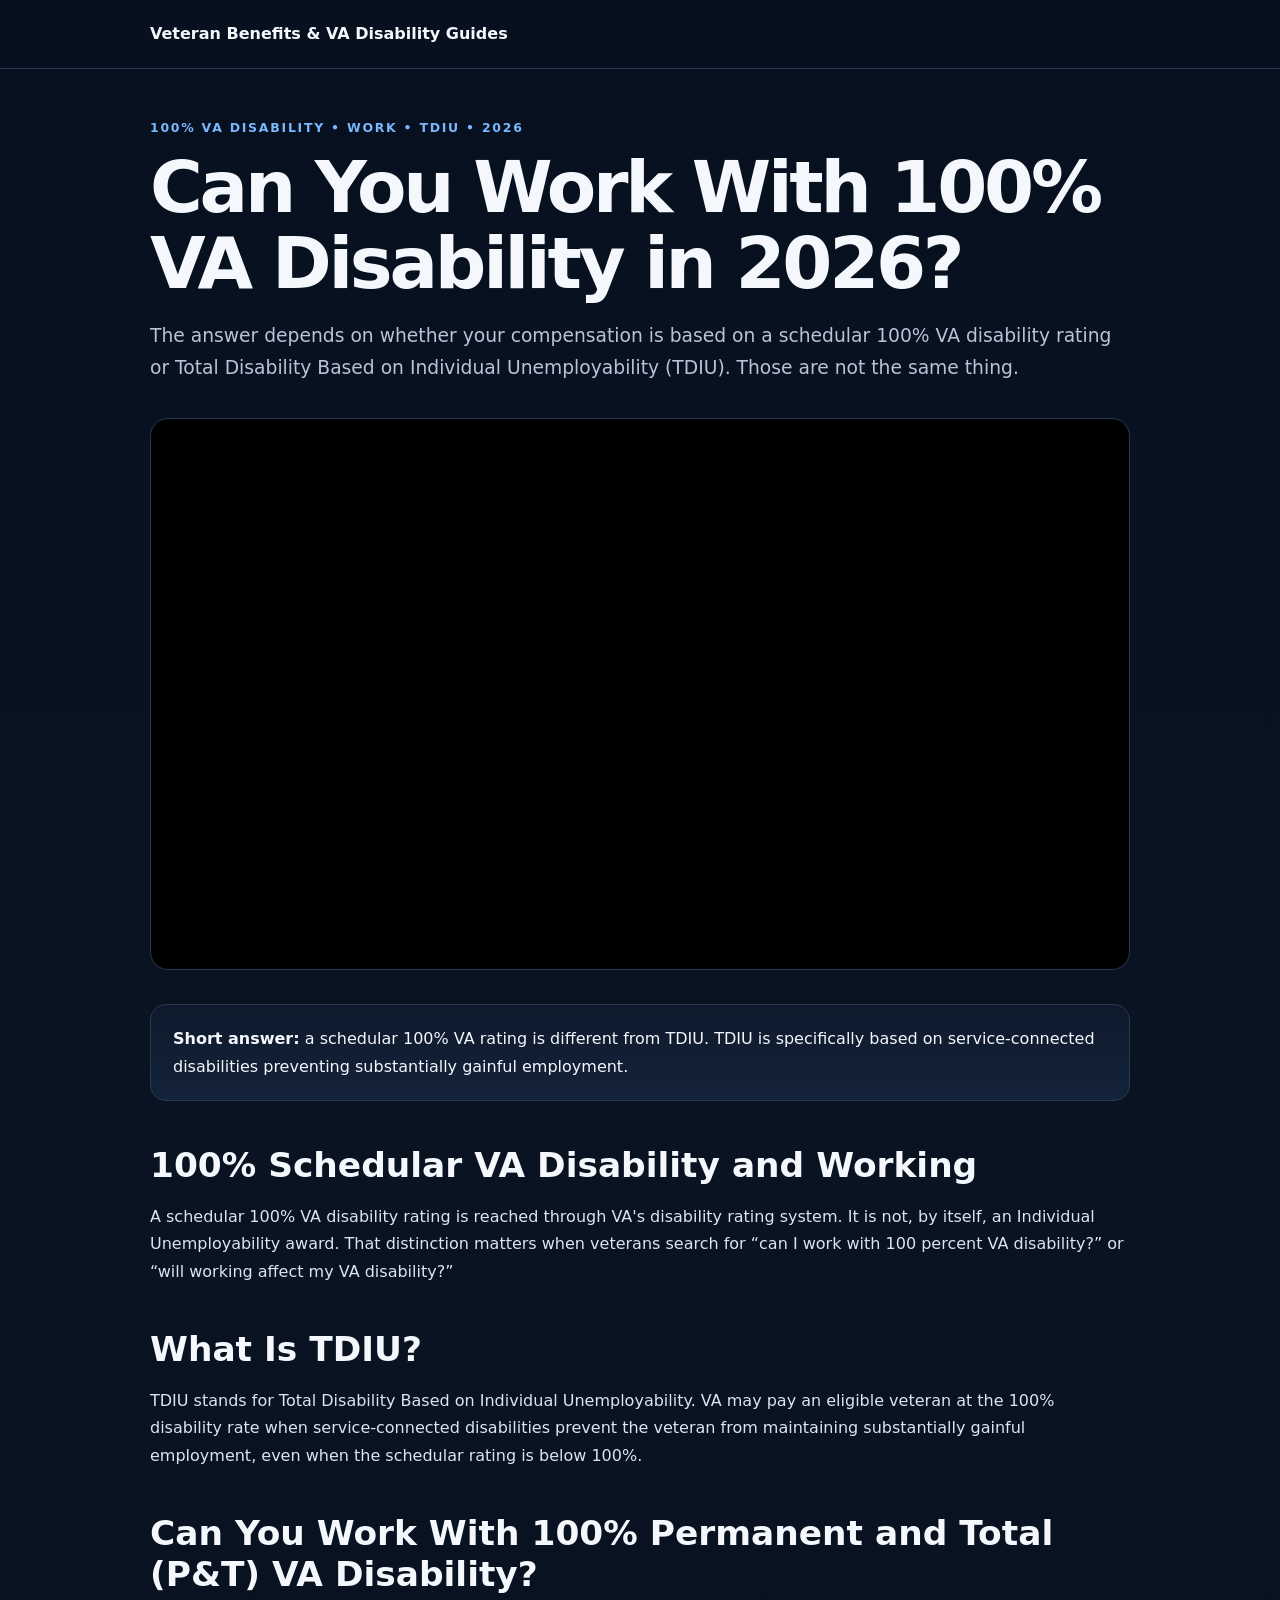
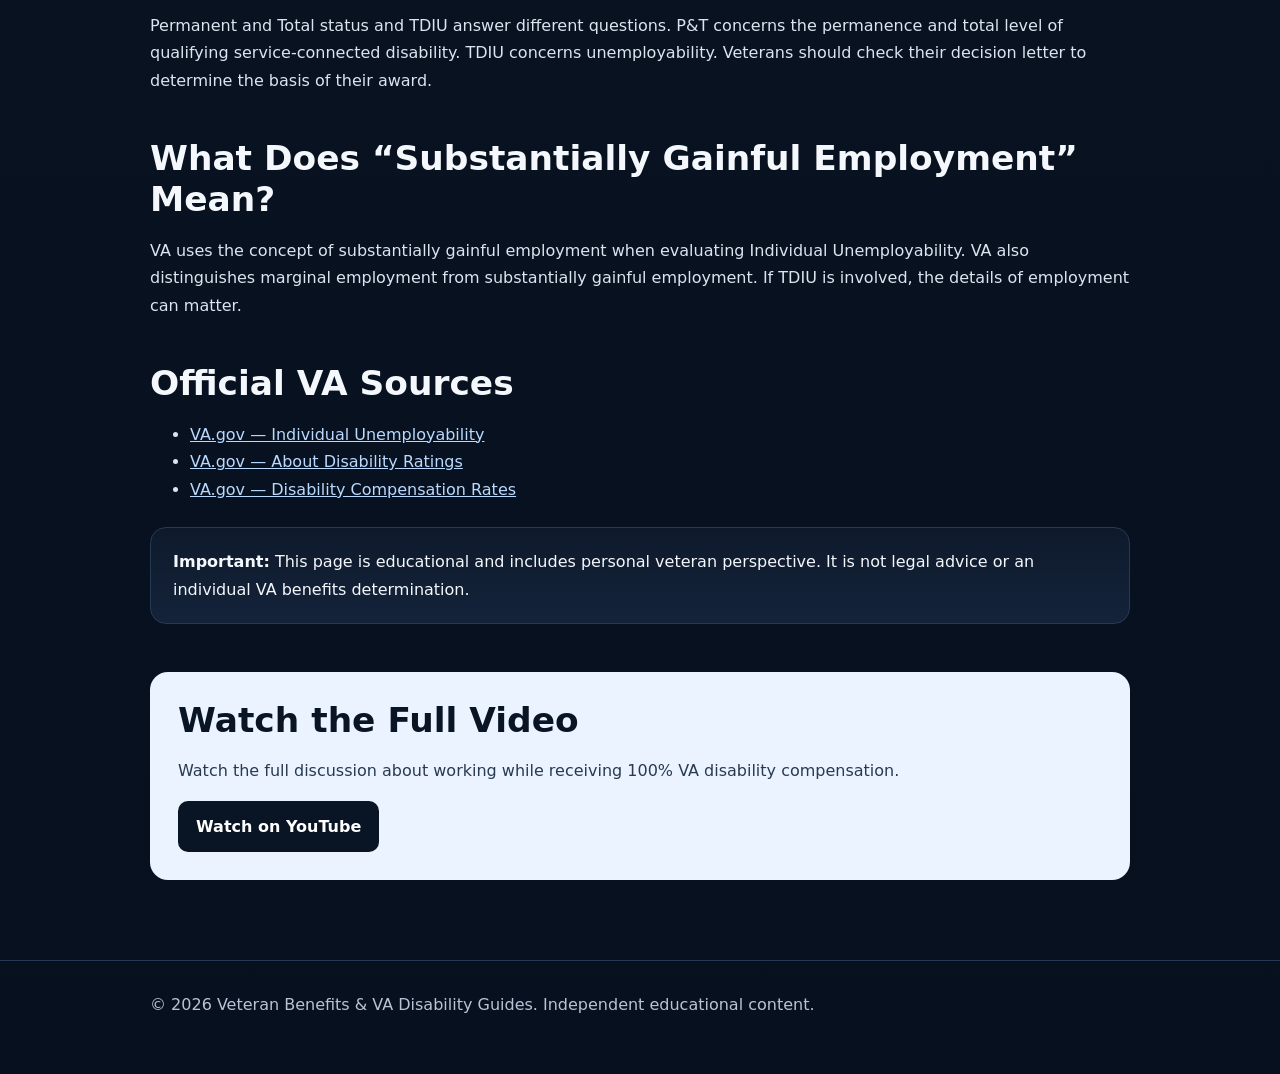
==== can-you-work-with-100-va-disability/index.html @ e5a39e64 "Add 100 percent VA disability work guide" ====
<!doctype html>
<html lang="en-US">
<head>
  <meta charset="utf-8">
  <meta name="viewport" content="width=device-width, initial-scale=1">
  <title>Can You Work With 100% VA Disability in 2026? | VA Work Rules Explained</title>
  <meta name="description" content="Can you work with a 100% VA disability rating in 2026? Learn the difference between schedular 100%, Permanent & Total (P&T), TDIU, and VA work rules.">
  <meta name="robots" content="index,follow,max-image-preview:large,max-snippet:-1,max-video-preview:-1">
  <meta name="keywords" content="can you work with 100% VA disability, 100 percent VA disability and work, VA disability work rules 2026, schedular 100 VA disability, TDIU work rules, permanent and total VA disability work, P&T VA disability work">
  <link rel="canonical" href="https://veteran-benefits-guides.netlify.app/can-you-work-with-100-va-disability/">

  <meta property="og:type" content="article">
  <meta property="og:title" content="Can You Work With 100% VA Disability in 2026? VA Work Rules Explained">
  <meta property="og:description" content="Schedular 100% vs. TDIU explained for veterans who want to understand VA disability and employment.">
  <meta property="og:url" content="https://veteran-benefits-guides.netlify.app/can-you-work-with-100-va-disability/">
  <meta property="og:image" content="https://i.ytimg.com/vi/Dr7FNc0fwGc/maxresdefault.jpg">
  <meta property="og:video" content="https://www.youtube.com/embed/Dr7FNc0fwGc?autoplay=1&mute=1&playsinline=1&rel=0&modestbranding=1">
  <meta property="og:site_name" content="Veteran Benefits & VA Disability Guides">

  <script type="application/ld+json">
  {
    "@context":"https://schema.org",
    "@type":"VideoObject",
    "name":"Can You Work with a 100% VA Disability Rating?",
    "description":"A veteran-focused discussion about working while receiving VA disability compensation, including schedular 100% and TDIU.",
    "thumbnailUrl":["https://i.ytimg.com/vi/Dr7FNc0fwGc/maxresdefault.jpg"],
    "embedUrl":"https://www.youtube.com/embed/Dr7FNc0fwGc?autoplay=1&mute=1&playsinline=1&rel=0&modestbranding=1",
    "contentUrl":"https://www.youtube.com/watch?v=Dr7FNc0fwGc",
    "publisher":{"@type":"Person","name":"Nick Kalos"}
  }
  </script>

  <script type="application/ld+json">
  {
    "@context":"https://schema.org",
    "@type":"FAQPage",
    "mainEntity":[
      {
        "@type":"Question",
        "name":"Can you work with a 100% VA disability rating?",
        "acceptedAnswer":{"@type":"Answer","text":"A schedular 100% VA rating is different from TDIU. TDIU is specifically tied to an inability to maintain substantially gainful employment because of service-connected disabilities."}
      },
      {
        "@type":"Question",
        "name":"Is 100% P&T the same as TDIU?",
        "acceptedAnswer":{"@type":"Answer","text":"No. Permanent and Total status and Individual Unemployability describe different aspects of a VA disability award."}
      }
    ]
  }
  </script>

  <style>
    :root{--bg:#07101f;--surface:#0e1a2c;--surface2:#14233a;--text:#f4f7fb;--muted:#b8c4d5;--line:#263a55;--accent:#79b7ff;--max:980px}
    *{box-sizing:border-box} body{margin:0;font-family:Inter,ui-sans-serif,system-ui,-apple-system,BlinkMacSystemFont,"Segoe UI",sans-serif;background:linear-gradient(180deg,#07101f,#0a1322 40%,#07101f);color:var(--text);line-height:1.72}
    a{color:#b9d9ff} .wrap{width:min(var(--max),calc(100% - 32px));margin:auto}
    header{padding:20px 0;border-bottom:1px solid var(--line);background:rgba(7,16,31,.94)} .brand{font-weight:850}
    main{padding:48px 0 80px} .eyebrow{text-transform:uppercase;letter-spacing:.14em;font-size:.78rem;font-weight:800;color:var(--accent)}
    h1{font-size:clamp(2.15rem,6vw,4.5rem);line-height:1.05;letter-spacing:-.045em;margin:12px 0 18px} h2{font-size:clamp(1.45rem,3vw,2.15rem);margin:44px 0 14px;line-height:1.2}
    .lede{font-size:1.17rem;color:var(--muted)} p,li{color:#dbe4ef}
    .video{margin:34px 0;border:1px solid var(--line);background:#000;border-radius:18px;overflow:hidden} .ratio{position:relative;padding-top:56.25%}
    .ratio iframe{position:absolute;inset:0;width:100%;height:100%;border:0}
    .box{border:1px solid var(--line);background:linear-gradient(180deg,var(--surface),var(--surface2));border-radius:16px;padding:20px 22px;margin:24px 0}
    .cta{margin-top:48px;padding:28px;border-radius:18px;background:#eaf3ff;color:#091425} .cta p{color:#293a50}
    .button{display:inline-block;background:#091425;color:#fff;text-decoration:none;padding:12px 18px;border-radius:10px;font-weight:750}
    footer{border-top:1px solid var(--line);padding:30px 0 55px;color:var(--muted)}
  </style>
</head>
<body>
<header><div class="wrap"><div class="brand"><a href="/" style="text-decoration:none;color:inherit">Veteran Benefits & VA Disability Guides</a></div></div></header>
<main>
<article class="wrap">
  <div class="eyebrow">100% VA Disability • Work • TDIU • 2026</div>
  <h1>Can You Work With 100% VA Disability in 2026?</h1>
  <p class="lede">
    The answer depends on whether your compensation is based on a schedular 100% VA disability rating
    or Total Disability Based on Individual Unemployability (TDIU). Those are not the same thing.
  </p>

  <div class="video"><div class="ratio">
    <iframe src="https://www.youtube.com/embed/Dr7FNc0fwGc?autoplay=1&mute=1&playsinline=1&rel=0&modestbranding=1" title="Can You Work with a 100% VA Disability Rating?" allow="autoplay; encrypted-media; picture-in-picture; fullscreen" allowfullscreen></iframe>
  </div></div>

  <div class="box">
    <strong>Short answer:</strong> a schedular 100% VA rating is different from TDIU. TDIU is specifically
    based on service-connected disabilities preventing substantially gainful employment.
  </div>

  <h2>100% Schedular VA Disability and Working</h2>
  <p>
    A schedular 100% VA disability rating is reached through VA's disability rating system. It is not,
    by itself, an Individual Unemployability award. That distinction matters when veterans search for
    “can I work with 100 percent VA disability?” or “will working affect my VA disability?”
  </p>

  <h2>What Is TDIU?</h2>
  <p>
    TDIU stands for Total Disability Based on Individual Unemployability. VA may pay an eligible veteran
    at the 100% disability rate when service-connected disabilities prevent the veteran from maintaining
    substantially gainful employment, even when the schedular rating is below 100%.
  </p>

  <h2>Can You Work With 100% Permanent and Total (P&T) VA Disability?</h2>
  <p>
    Permanent and Total status and TDIU answer different questions. P&T concerns the permanence and total
    level of qualifying service-connected disability. TDIU concerns unemployability. Veterans should check
    their decision letter to determine the basis of their award.
  </p>

  <h2>What Does “Substantially Gainful Employment” Mean?</h2>
  <p>
    VA uses the concept of substantially gainful employment when evaluating Individual Unemployability.
    VA also distinguishes marginal employment from substantially gainful employment. If TDIU is involved,
    the details of employment can matter.
  </p>

  <h2>Official VA Sources</h2>
  <ul>
    <li><a href="https://www.va.gov/disability/eligibility/special-claims/unemployability/">VA.gov — Individual Unemployability</a></li>
    <li><a href="https://www.va.gov/disability/about-disability-ratings/">VA.gov — About Disability Ratings</a></li>
    <li><a href="https://www.va.gov/disability/compensation-rates/veteran-rates/">VA.gov — Disability Compensation Rates</a></li>
  </ul>

  <div class="box">
    <strong>Important:</strong> This page is educational and includes personal veteran perspective. It is not legal advice or an individual VA benefits determination.
  </div>

  <div class="cta">
    <h2 style="margin-top:0">Watch the Full Video</h2>
    <p>Watch the full discussion about working while receiving 100% VA disability compensation.</p>
    <a class="button" href="https://www.youtube.com/watch?v=Dr7FNc0fwGc">Watch on YouTube</a>
  </div>
</article>
</main>
<footer><div class="wrap">© 2026 Veteran Benefits & VA Disability Guides. Independent educational content.</div></footer>
</body>
</html>
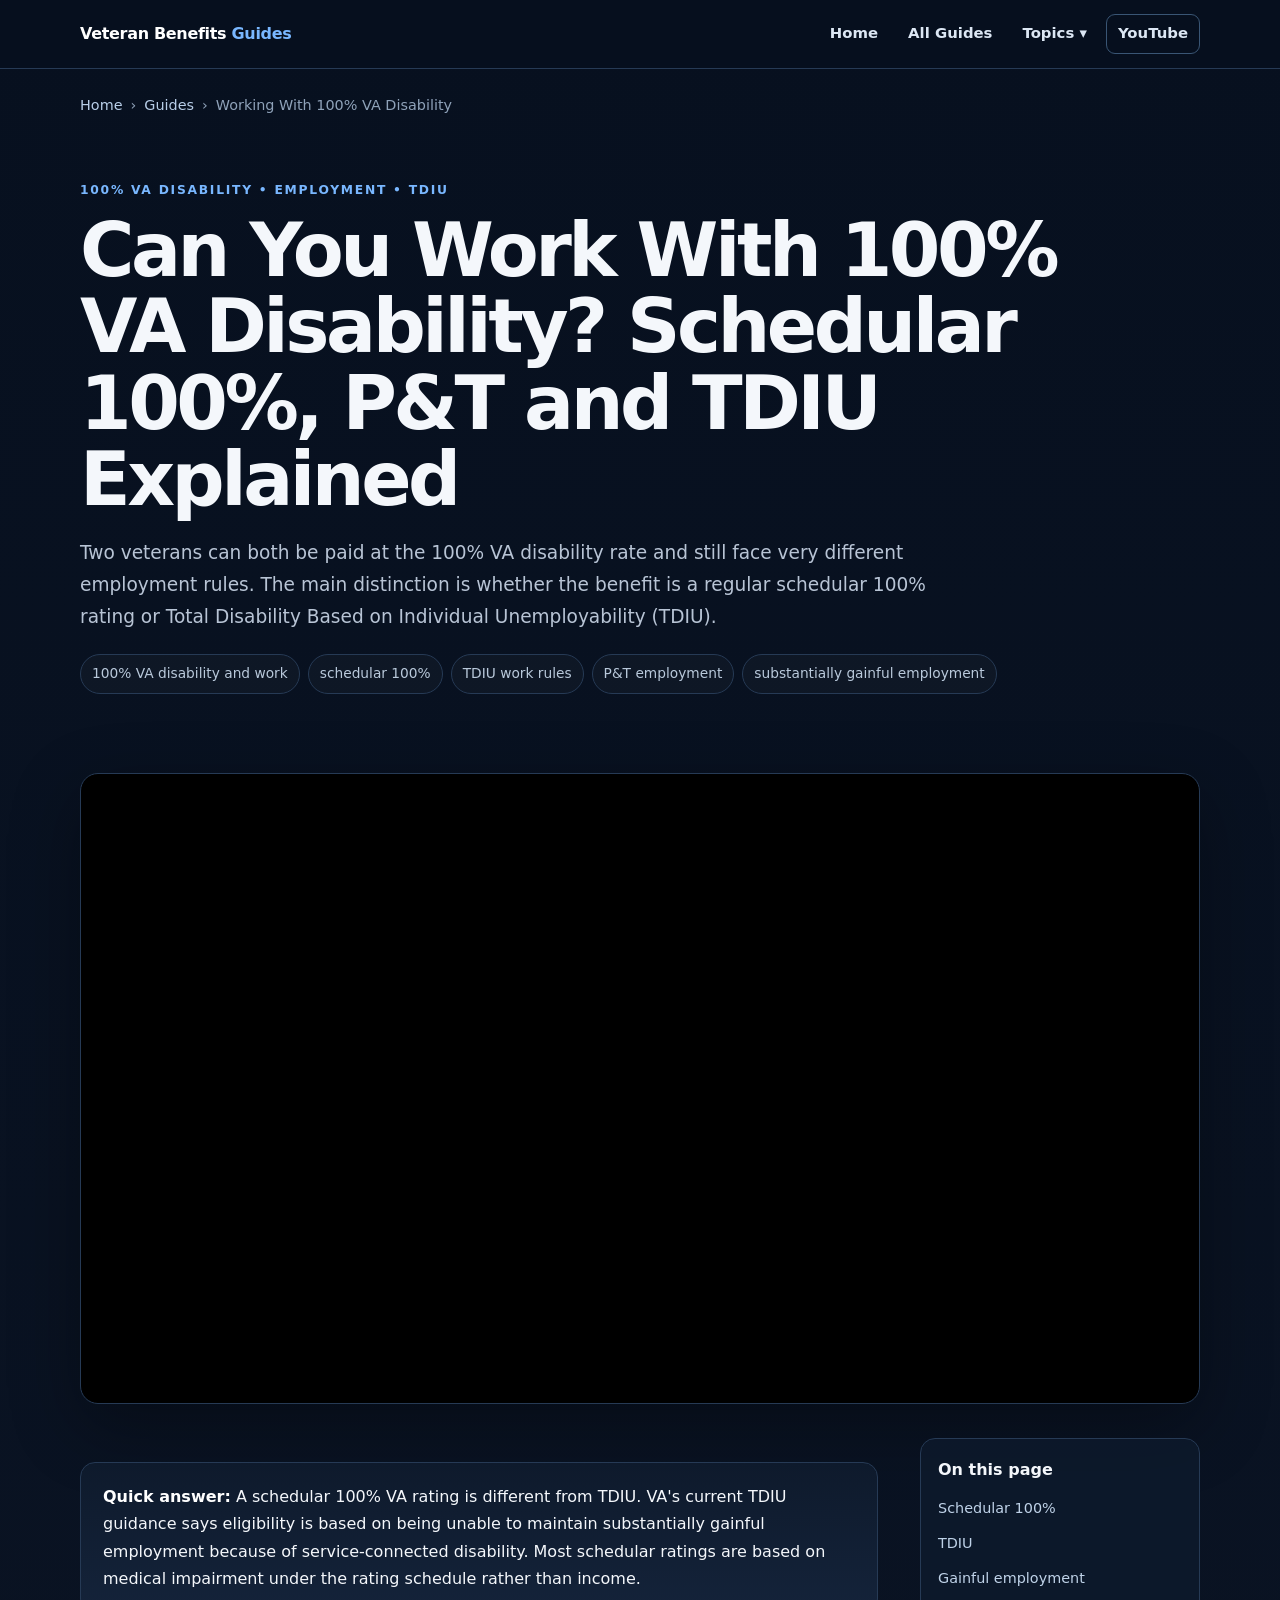
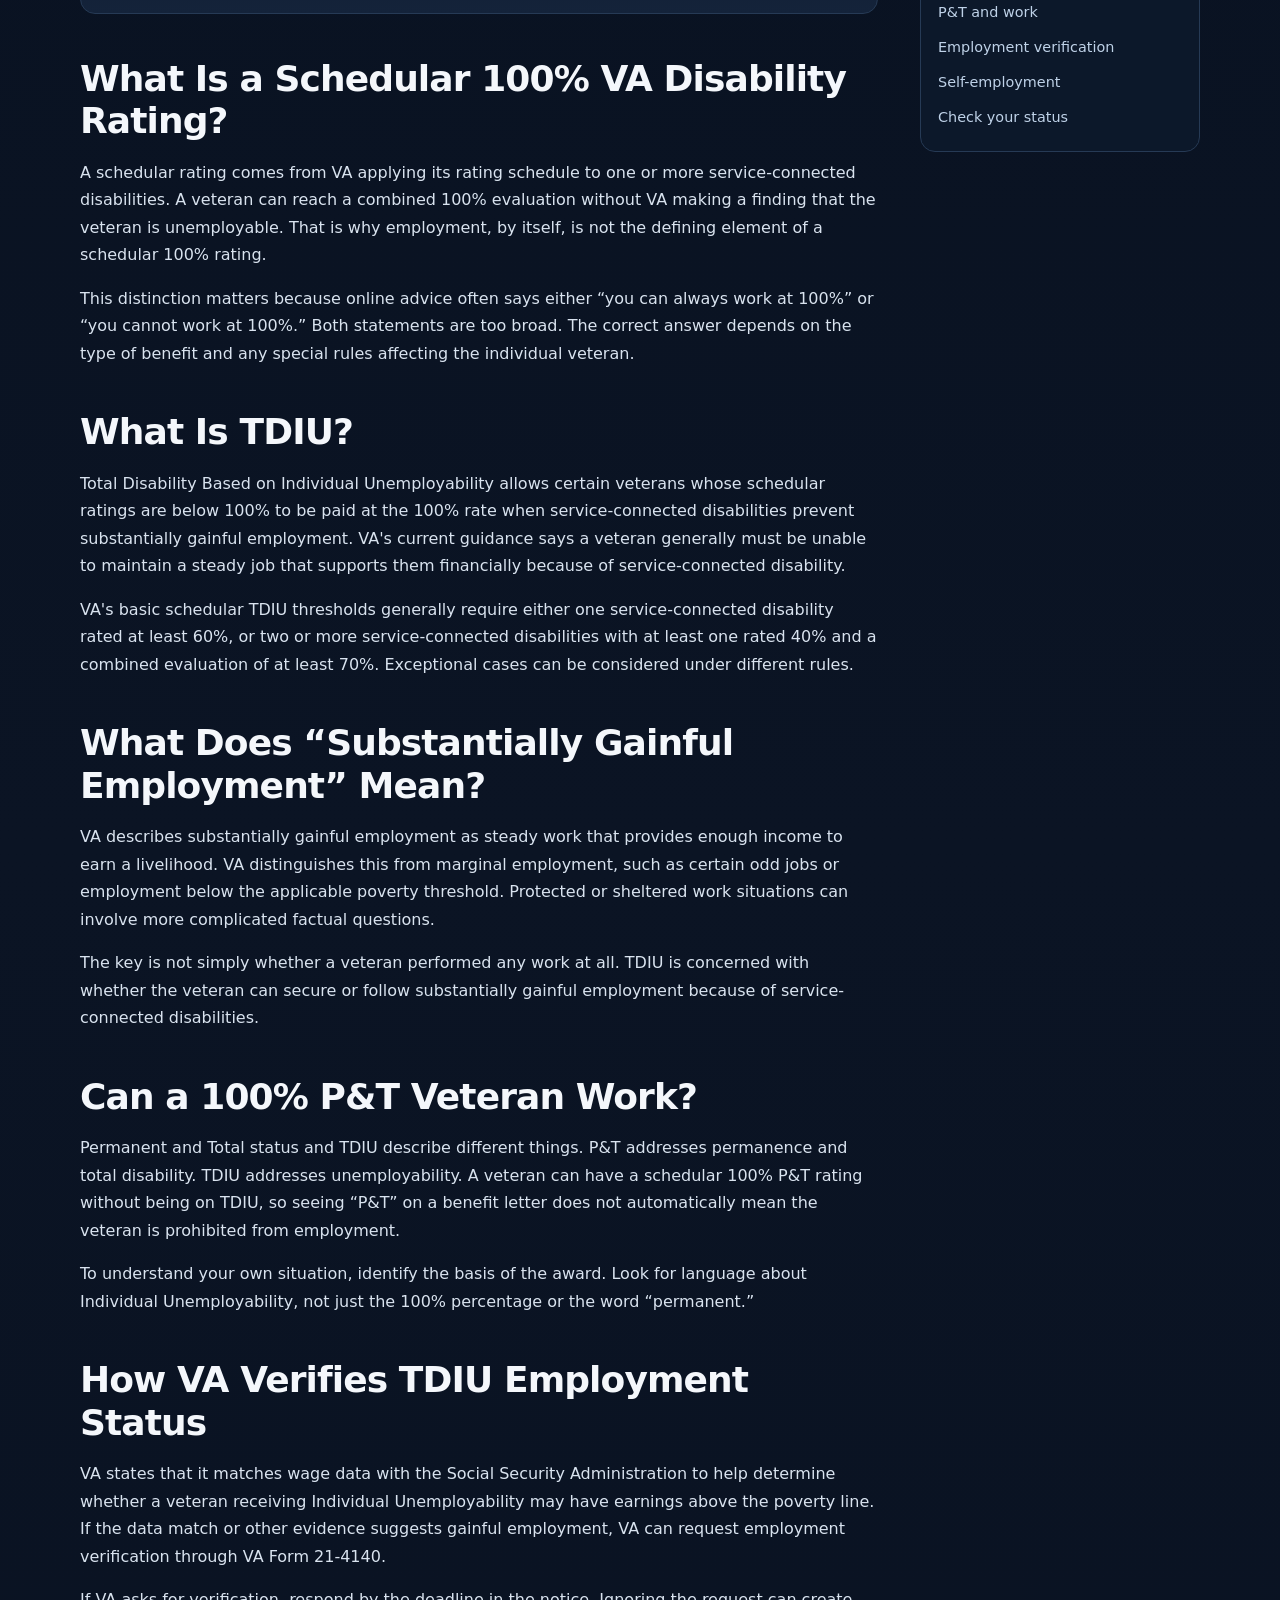
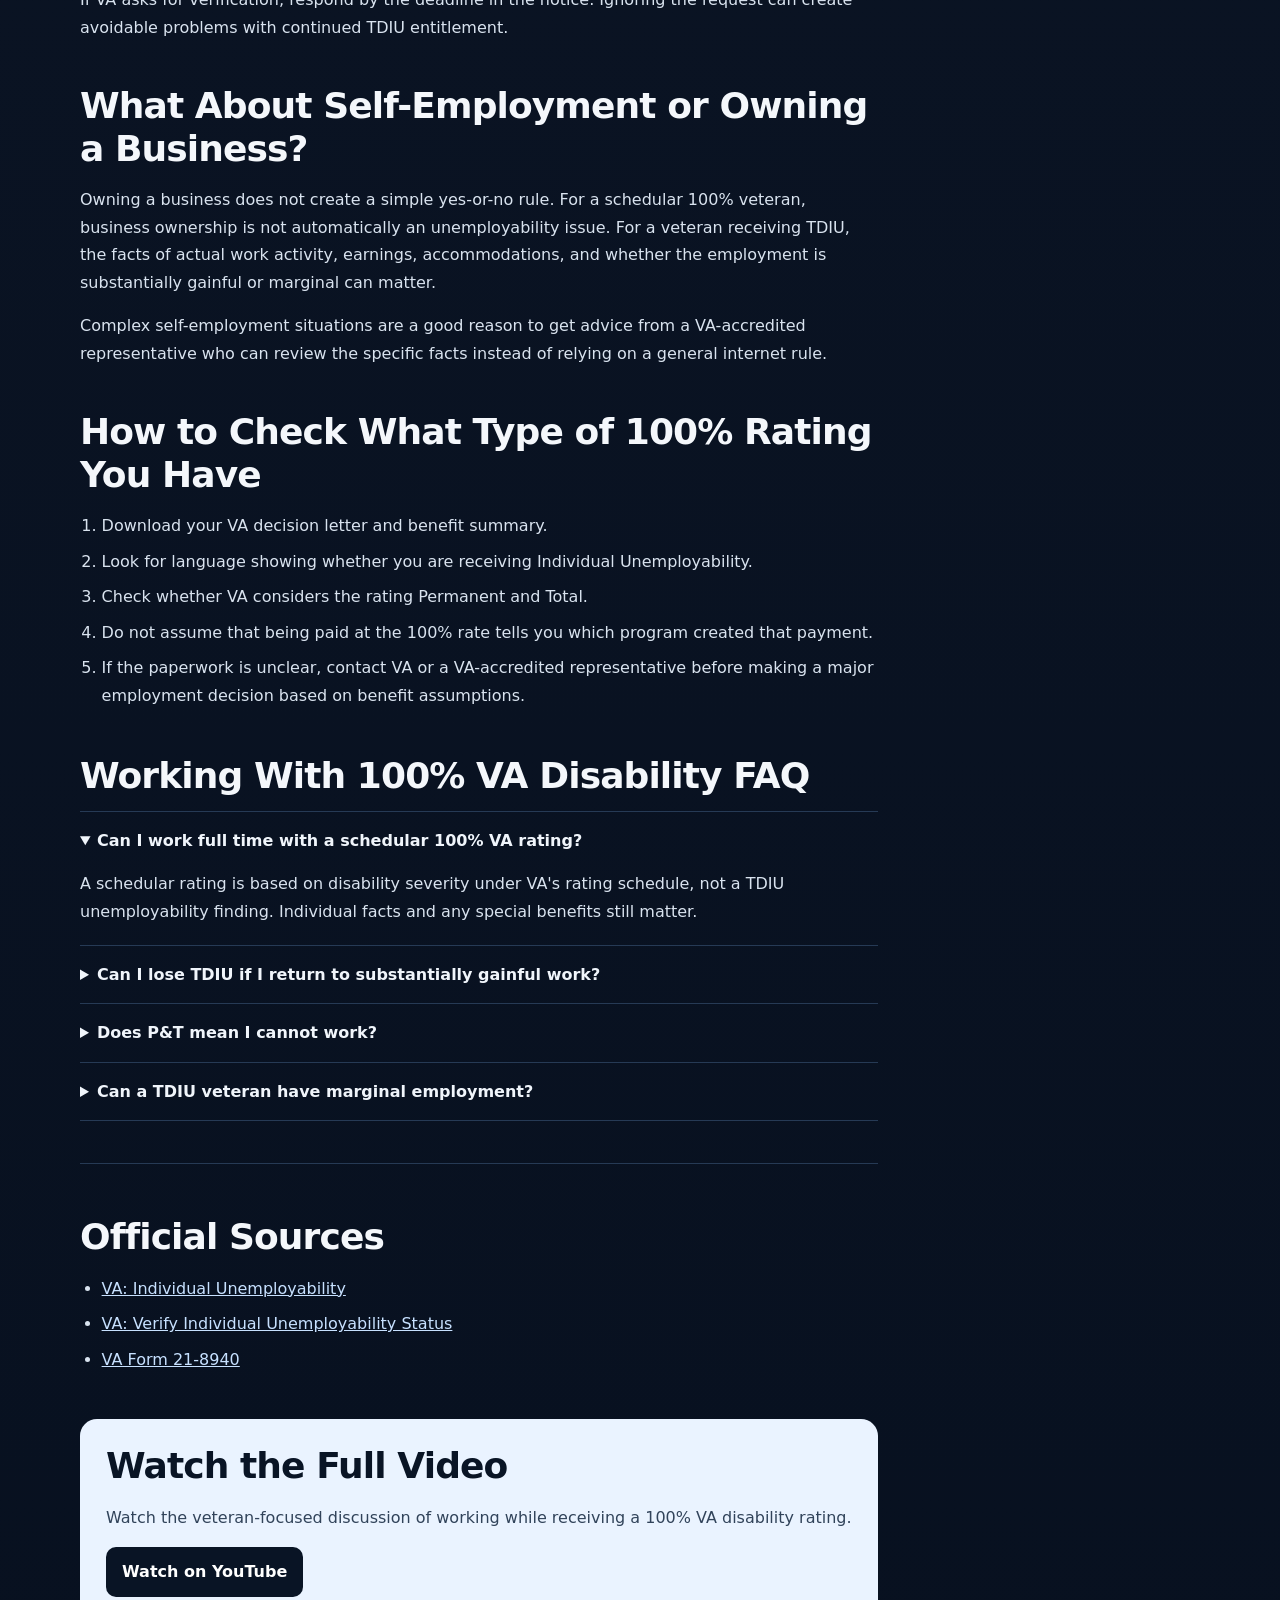
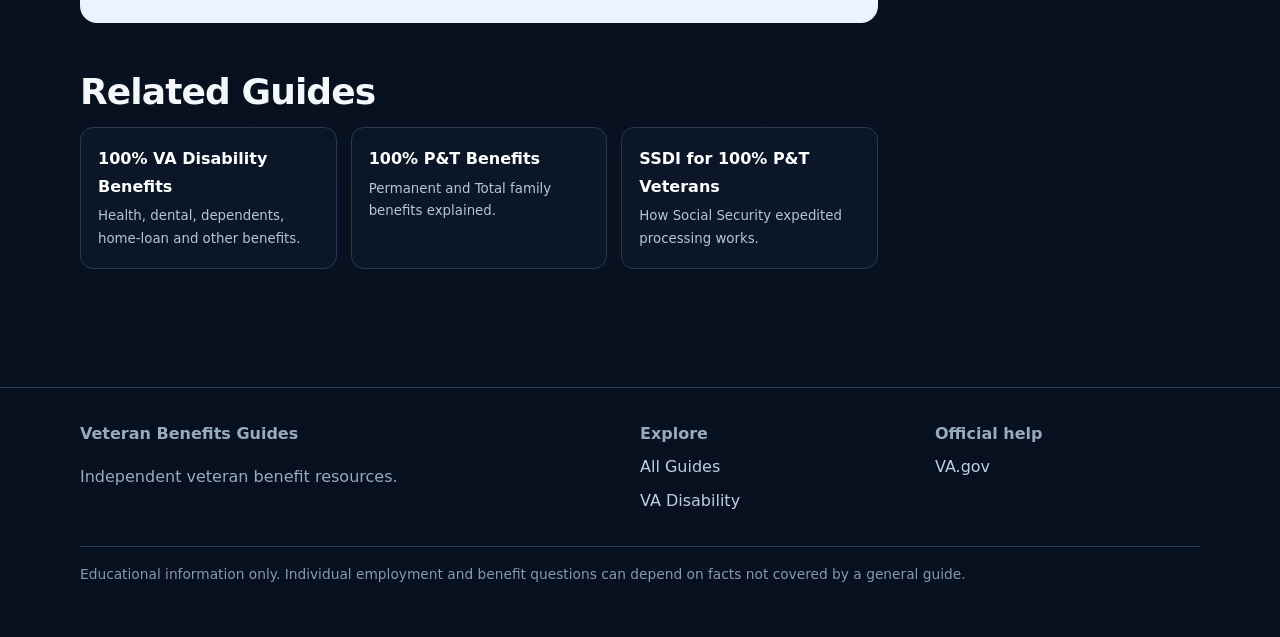
==== commit 9e6b1230: "feat: align 100% VA work guide with site navigation and SEO structure" ====
--- a/can-you-work-with-100-va-disability/index.html
+++ b/can-you-work-with-100-va-disability/index.html
@@ -1,136 +1 @@
-<!doctype html>
-<html lang="en-US">
-<head>
-  <meta charset="utf-8">
-  <meta name="viewport" content="width=device-width, initial-scale=1">
-  <title>Can You Work With 100% VA Disability in 2026? | VA Work Rules Explained</title>
-  <meta name="description" content="Can you work with a 100% VA disability rating in 2026? Learn the difference between schedular 100%, Permanent & Total (P&T), TDIU, and VA work rules.">
-  <meta name="robots" content="index,follow,max-image-preview:large,max-snippet:-1,max-video-preview:-1">
-  <meta name="keywords" content="can you work with 100% VA disability, 100 percent VA disability and work, VA disability work rules 2026, schedular 100 VA disability, TDIU work rules, permanent and total VA disability work, P&T VA disability work">
-  <link rel="canonical" href="https://veteran-benefits-guides.netlify.app/can-you-work-with-100-va-disability/">
-
-  <meta property="og:type" content="article">
-  <meta property="og:title" content="Can You Work With 100% VA Disability in 2026? VA Work Rules Explained">
-  <meta property="og:description" content="Schedular 100% vs. TDIU explained for veterans who want to understand VA disability and employment.">
-  <meta property="og:url" content="https://veteran-benefits-guides.netlify.app/can-you-work-with-100-va-disability/">
-  <meta property="og:image" content="https://i.ytimg.com/vi/Dr7FNc0fwGc/maxresdefault.jpg">
-  <meta property="og:video" content="https://www.youtube.com/embed/Dr7FNc0fwGc?autoplay=1&mute=1&playsinline=1&rel=0&modestbranding=1">
-  <meta property="og:site_name" content="Veteran Benefits & VA Disability Guides">
-
-  <script type="application/ld+json">
-  {
-    "@context":"https://schema.org",
-    "@type":"VideoObject",
-    "name":"Can You Work with a 100% VA Disability Rating?",
-    "description":"A veteran-focused discussion about working while receiving VA disability compensation, including schedular 100% and TDIU.",
-    "thumbnailUrl":["https://i.ytimg.com/vi/Dr7FNc0fwGc/maxresdefault.jpg"],
-    "embedUrl":"https://www.youtube.com/embed/Dr7FNc0fwGc?autoplay=1&mute=1&playsinline=1&rel=0&modestbranding=1",
-    "contentUrl":"https://www.youtube.com/watch?v=Dr7FNc0fwGc",
-    "publisher":{"@type":"Person","name":"Nick Kalos"}
-  }
-  </script>
-
-  <script type="application/ld+json">
-  {
-    "@context":"https://schema.org",
-    "@type":"FAQPage",
-    "mainEntity":[
-      {
-        "@type":"Question",
-        "name":"Can you work with a 100% VA disability rating?",
-        "acceptedAnswer":{"@type":"Answer","text":"A schedular 100% VA rating is different from TDIU. TDIU is specifically tied to an inability to maintain substantially gainful employment because of service-connected disabilities."}
-      },
-      {
-        "@type":"Question",
-        "name":"Is 100% P&T the same as TDIU?",
-        "acceptedAnswer":{"@type":"Answer","text":"No. Permanent and Total status and Individual Unemployability describe different aspects of a VA disability award."}
-      }
-    ]
-  }
-  </script>
-
-  <style>
-    :root{--bg:#07101f;--surface:#0e1a2c;--surface2:#14233a;--text:#f4f7fb;--muted:#b8c4d5;--line:#263a55;--accent:#79b7ff;--max:980px}
-    *{box-sizing:border-box} body{margin:0;font-family:Inter,ui-sans-serif,system-ui,-apple-system,BlinkMacSystemFont,"Segoe UI",sans-serif;background:linear-gradient(180deg,#07101f,#0a1322 40%,#07101f);color:var(--text);line-height:1.72}
-    a{color:#b9d9ff} .wrap{width:min(var(--max),calc(100% - 32px));margin:auto}
-    header{padding:20px 0;border-bottom:1px solid var(--line);background:rgba(7,16,31,.94)} .brand{font-weight:850}
-    main{padding:48px 0 80px} .eyebrow{text-transform:uppercase;letter-spacing:.14em;font-size:.78rem;font-weight:800;color:var(--accent)}
-    h1{font-size:clamp(2.15rem,6vw,4.5rem);line-height:1.05;letter-spacing:-.045em;margin:12px 0 18px} h2{font-size:clamp(1.45rem,3vw,2.15rem);margin:44px 0 14px;line-height:1.2}
-    .lede{font-size:1.17rem;color:var(--muted)} p,li{color:#dbe4ef}
-    .video{margin:34px 0;border:1px solid var(--line);background:#000;border-radius:18px;overflow:hidden} .ratio{position:relative;padding-top:56.25%}
-    .ratio iframe{position:absolute;inset:0;width:100%;height:100%;border:0}
-    .box{border:1px solid var(--line);background:linear-gradient(180deg,var(--surface),var(--surface2));border-radius:16px;padding:20px 22px;margin:24px 0}
-    .cta{margin-top:48px;padding:28px;border-radius:18px;background:#eaf3ff;color:#091425} .cta p{color:#293a50}
-    .button{display:inline-block;background:#091425;color:#fff;text-decoration:none;padding:12px 18px;border-radius:10px;font-weight:750}
-    footer{border-top:1px solid var(--line);padding:30px 0 55px;color:var(--muted)}
-  </style>
-</head>
-<body>
-<header><div class="wrap"><div class="brand"><a href="/" style="text-decoration:none;color:inherit">Veteran Benefits & VA Disability Guides</a></div></div></header>
-<main>
-<article class="wrap">
-  <div class="eyebrow">100% VA Disability • Work • TDIU • 2026</div>
-  <h1>Can You Work With 100% VA Disability in 2026?</h1>
-  <p class="lede">
-    The answer depends on whether your compensation is based on a schedular 100% VA disability rating
-    or Total Disability Based on Individual Unemployability (TDIU). Those are not the same thing.
-  </p>
-
-  <div class="video"><div class="ratio">
-    <iframe src="https://www.youtube.com/embed/Dr7FNc0fwGc?autoplay=1&mute=1&playsinline=1&rel=0&modestbranding=1" title="Can You Work with a 100% VA Disability Rating?" allow="autoplay; encrypted-media; picture-in-picture; fullscreen" allowfullscreen></iframe>
-  </div></div>
-
-  <div class="box">
-    <strong>Short answer:</strong> a schedular 100% VA rating is different from TDIU. TDIU is specifically
-    based on service-connected disabilities preventing substantially gainful employment.
-  </div>
-
-  <h2>100% Schedular VA Disability and Working</h2>
-  <p>
-    A schedular 100% VA disability rating is reached through VA's disability rating system. It is not,
-    by itself, an Individual Unemployability award. That distinction matters when veterans search for
-    “can I work with 100 percent VA disability?” or “will working affect my VA disability?”
-  </p>
-
-  <h2>What Is TDIU?</h2>
-  <p>
-    TDIU stands for Total Disability Based on Individual Unemployability. VA may pay an eligible veteran
-    at the 100% disability rate when service-connected disabilities prevent the veteran from maintaining
-    substantially gainful employment, even when the schedular rating is below 100%.
-  </p>
-
-  <h2>Can You Work With 100% Permanent and Total (P&T) VA Disability?</h2>
-  <p>
-    Permanent and Total status and TDIU answer different questions. P&T concerns the permanence and total
-    level of qualifying service-connected disability. TDIU concerns unemployability. Veterans should check
-    their decision letter to determine the basis of their award.
-  </p>
-
-  <h2>What Does “Substantially Gainful Employment” Mean?</h2>
-  <p>
-    VA uses the concept of substantially gainful employment when evaluating Individual Unemployability.
-    VA also distinguishes marginal employment from substantially gainful employment. If TDIU is involved,
-    the details of employment can matter.
-  </p>
-
-  <h2>Official VA Sources</h2>
-  <ul>
-    <li><a href="https://www.va.gov/disability/eligibility/special-claims/unemployability/">VA.gov — Individual Unemployability</a></li>
-    <li><a href="https://www.va.gov/disability/about-disability-ratings/">VA.gov — About Disability Ratings</a></li>
-    <li><a href="https://www.va.gov/disability/compensation-rates/veteran-rates/">VA.gov — Disability Compensation Rates</a></li>
-  </ul>
-
-  <div class="box">
-    <strong>Important:</strong> This page is educational and includes personal veteran perspective. It is not legal advice or an individual VA benefits determination.
-  </div>
-
-  <div class="cta">
-    <h2 style="margin-top:0">Watch the Full Video</h2>
-    <p>Watch the full discussion about working while receiving 100% VA disability compensation.</p>
-    <a class="button" href="https://www.youtube.com/watch?v=Dr7FNc0fwGc">Watch on YouTube</a>
-  </div>
-</article>
-</main>
-<footer><div class="wrap">© 2026 Veteran Benefits & VA Disability Guides. Independent educational content.</div></footer>
-</body>
-</html>
+<!doctype html><html lang="en-US"><head><meta charset="utf-8"><meta name="viewport" content="width=device-width,initial-scale=1"><title>Can You Work With 100% VA Disability? Schedular 100%, P&T & TDIU Work Rules</title><meta name="description" content="Can you work while receiving 100% VA disability? Learn the difference between a schedular 100% rating, Permanent and Total status, TDIU, marginal employment, and substantially gainful employment."><meta name="keywords" content="can you work with 100% VA disability, 100 percent VA disability work, schedular 100 VA disability employment, TDIU work rules, P&T VA disability work, substantially gainful employment"><meta name="robots" content="index,follow,max-image-preview:large,max-snippet:-1,max-video-preview:-1"><link rel="canonical" href="https://veteran-benefits-guides.netlify.app/can-you-work-with-100-va-disability/"><meta property="og:type" content="article"><meta property="og:title" content="Can You Work With 100% VA Disability?"><meta property="og:description" content="Schedular 100%, P&T and TDIU work rules explained in plain language."><meta property="og:image" content="https://i.ytimg.com/vi/Dr7FNc0fwGc/maxresdefault.jpg"><link rel="stylesheet" href="/assets/site.css"><script type="application/ld+json">{"@context":"https://schema.org","@graph":[{"@type":"Article","headline":"Can You Work With 100% VA Disability? Schedular 100%, P&T & TDIU Work Rules","author":{"@type":"Person","name":"Nick Kalos"},"dateModified":"2026-09-11","mainEntityOfPage":"https://veteran-benefits-guides.netlify.app/can-you-work-with-100-va-disability/"},{"@type":"VideoObject","name":"Can You Work with a 100% VA Disability Rating?","thumbnailUrl":["https://i.ytimg.com/vi/Dr7FNc0fwGc/maxresdefault.jpg"],"embedUrl":"https://www.youtube.com/embed/Dr7FNc0fwGc","contentUrl":"https://www.youtube.com/watch?v=Dr7FNc0fwGc","description":"Veteran-focused discussion of working while receiving a 100% VA disability rating."},{"@type":"FAQPage","mainEntity":[{"@type":"Question","name":"Can you work with a schedular 100% VA disability rating?","acceptedAnswer":{"@type":"Answer","text":"A schedular VA disability rating is based on the rating schedule rather than an unemployability determination. Employment restrictions associated with TDIU are a separate issue."}},{"@type":"Question","name":"Can you work while receiving TDIU?","acceptedAnswer":{"@type":"Answer","text":"TDIU is based on service-connected disabilities preventing substantially gainful employment. VA distinguishes marginal employment from substantially gainful employment, so work and earnings can affect continued eligibility."}},{"@type":"Question","name":"Is 100% P&T the same as TDIU?","acceptedAnswer":{"@type":"Answer","text":"No. Permanent and Total describes the permanence and total level of disability, while TDIU is an unemployability benefit. A veteran can be P&T without TDIU and can receive TDIU under different circumstances."}}]}]}</script></head><body><header class="site-header"><div class="wrap header-row"><a class="brand" href="/">Veteran Benefits <span>Guides</span></a><nav class="desktop-nav"><a href="/">Home</a><a href="/guides/">All Guides</a><details class="nav-drop"><summary>Topics ▾</summary><div class="drop-menu"><a href="/guides/#va-disability">VA Disability & 100%</a><a href="/guides/#claims">Claims & C&P Exams</a><a href="/guides/#education">GI Bill & Education</a><a href="/guides/#vietnam">Vietnam & Agent Orange</a><a href="/guides/#travel">Travel Benefits</a></div></details><a class="nav-youtube" href="https://www.youtube.com/channel/UCmP3QFLuKWtguCAThYeHbyQ">YouTube</a></nav><details class="mobile-nav"><summary>Menu</summary><div class="mobile-panel"><a href="/">Home</a><a href="/guides/">All Guides</a><a href="/guides/#va-disability">VA Disability</a><a href="/guides/#claims">Claims & C&P</a></div></details></div></header><main><div class="wrap"><div class="breadcrumb"><a href="/">Home</a><span>›</span><a href="/guides/">Guides</a><span>›</span><span>Working With 100% VA Disability</span></div><section class="hero"><div class="eyebrow">100% VA Disability • Employment • TDIU</div><h1>Can You Work With 100% VA Disability? Schedular 100%, P&T and TDIU Explained</h1><p class="lede">Two veterans can both be paid at the 100% VA disability rate and still face very different employment rules. The main distinction is whether the benefit is a regular schedular 100% rating or Total Disability Based on Individual Unemployability (TDIU).</p><div class="chips"><span class="chip">100% VA disability and work</span><span class="chip">schedular 100%</span><span class="chip">TDIU work rules</span><span class="chip">P&T employment</span><span class="chip">substantially gainful employment</span></div></section><div class="video-shell"><div class="video-ratio"><iframe src="https://www.youtube.com/embed/Dr7FNc0fwGc?autoplay=1&mute=1&playsinline=1&rel=0" title="Can You Work with a 100% VA Disability Rating?" allow="autoplay; encrypted-media; picture-in-picture; fullscreen" allowfullscreen></iframe></div></div><div class="article-grid"><article class="article-body"><div class="quick-answer"><strong>Quick answer:</strong> A schedular 100% VA rating is different from TDIU. VA's current TDIU guidance says eligibility is based on being unable to maintain substantially gainful employment because of service-connected disability. Most schedular ratings are based on medical impairment under the rating schedule rather than income.</div><h2 id="schedular">What Is a Schedular 100% VA Disability Rating?</h2><p>A schedular rating comes from VA applying its rating schedule to one or more service-connected disabilities. A veteran can reach a combined 100% evaluation without VA making a finding that the veteran is unemployable. That is why employment, by itself, is not the defining element of a schedular 100% rating.</p><p>This distinction matters because online advice often says either “you can always work at 100%” or “you cannot work at 100%.” Both statements are too broad. The correct answer depends on the type of benefit and any special rules affecting the individual veteran.</p><h2 id="tdiu">What Is TDIU?</h2><p>Total Disability Based on Individual Unemployability allows certain veterans whose schedular ratings are below 100% to be paid at the 100% rate when service-connected disabilities prevent substantially gainful employment. VA's current guidance says a veteran generally must be unable to maintain a steady job that supports them financially because of service-connected disability.</p><p>VA's basic schedular TDIU thresholds generally require either one service-connected disability rated at least 60%, or two or more service-connected disabilities with at least one rated 40% and a combined evaluation of at least 70%. Exceptional cases can be considered under different rules.</p><h2 id="gainful">What Does “Substantially Gainful Employment” Mean?</h2><p>VA describes substantially gainful employment as steady work that provides enough income to earn a livelihood. VA distinguishes this from marginal employment, such as certain odd jobs or employment below the applicable poverty threshold. Protected or sheltered work situations can involve more complicated factual questions.</p><p>The key is not simply whether a veteran performed any work at all. TDIU is concerned with whether the veteran can secure or follow substantially gainful employment because of service-connected disabilities.</p><h2 id="pt">Can a 100% P&T Veteran Work?</h2><p>Permanent and Total status and TDIU describe different things. P&T addresses permanence and total disability. TDIU addresses unemployability. A veteran can have a schedular 100% P&T rating without being on TDIU, so seeing “P&T” on a benefit letter does not automatically mean the veteran is prohibited from employment.</p><p>To understand your own situation, identify the basis of the award. Look for language about Individual Unemployability, not just the 100% percentage or the word “permanent.”</p><h2 id="verify">How VA Verifies TDIU Employment Status</h2><p>VA states that it matches wage data with the Social Security Administration to help determine whether a veteran receiving Individual Unemployability may have earnings above the poverty line. If the data match or other evidence suggests gainful employment, VA can request employment verification through VA Form 21-4140.</p><p>If VA asks for verification, respond by the deadline in the notice. Ignoring the request can create avoidable problems with continued TDIU entitlement.</p><h2 id="self-employment">What About Self-Employment or Owning a Business?</h2><p>Owning a business does not create a simple yes-or-no rule. For a schedular 100% veteran, business ownership is not automatically an unemployability issue. For a veteran receiving TDIU, the facts of actual work activity, earnings, accommodations, and whether the employment is substantially gainful or marginal can matter.</p><p>Complex self-employment situations are a good reason to get advice from a VA-accredited representative who can review the specific facts instead of relying on a general internet rule.</p><h2 id="check">How to Check What Type of 100% Rating You Have</h2><ol><li>Download your VA decision letter and benefit summary.</li><li>Look for language showing whether you are receiving Individual Unemployability.</li><li>Check whether VA considers the rating Permanent and Total.</li><li>Do not assume that being paid at the 100% rate tells you which program created that payment.</li><li>If the paperwork is unclear, contact VA or a VA-accredited representative before making a major employment decision based on benefit assumptions.</li></ol><section class="faq"><h2>Working With 100% VA Disability FAQ</h2><details open><summary>Can I work full time with a schedular 100% VA rating?</summary><p>A schedular rating is based on disability severity under VA's rating schedule, not a TDIU unemployability finding. Individual facts and any special benefits still matter.</p></details><details><summary>Can I lose TDIU if I return to substantially gainful work?</summary><p>TDIU is tied to inability to maintain substantially gainful employment, so sustained gainful employment can affect entitlement. VA has procedures for reviewing employment status.</p></details><details><summary>Does P&T mean I cannot work?</summary><p>No. P&T and TDIU are not the same status. Check whether your award specifically involves Individual Unemployability.</p></details><details><summary>Can a TDIU veteran have marginal employment?</summary><p>VA distinguishes marginal employment from substantially gainful employment. The facts, earnings, and nature of the work matter.</p></details></section><div class="source-list"><h2>Official Sources</h2><ul><li><a href="https://www.va.gov/disability/eligibility/special-claims/unemployability/">VA: Individual Unemployability</a></li><li><a href="https://www.va.gov/disability/verify-individual-unemployability-status/">VA: Verify Individual Unemployability Status</a></li><li><a href="https://www.va.gov/forms/21-8940/">VA Form 21-8940</a></li></ul></div><div class="cta"><h2>Watch the Full Video</h2><p>Watch the veteran-focused discussion of working while receiving a 100% VA disability rating.</p><a class="button" href="https://www.youtube.com/watch?v=Dr7FNc0fwGc">Watch on YouTube</a></div><section class="related"><h2>Related Guides</h2><div class="related-grid"><a href="/100-percent-disabled-veteran-benefits/">100% VA Disability Benefits<small>Health, dental, dependents, home-loan and other benefits.</small></a><a href="/100-percent-permanent-total-va-benefits/">100% P&T Benefits<small>Permanent and Total family benefits explained.</small></a><a href="/ssdi-100-percent-disabled-veteran-expedited/">SSDI for 100% P&T Veterans<small>How Social Security expedited processing works.</small></a></div></section></article><aside class="toc"><strong>On this page</strong><a href="#schedular">Schedular 100%</a><a href="#tdiu">TDIU</a><a href="#gainful">Gainful employment</a><a href="#pt">P&T and work</a><a href="#verify">Employment verification</a><a href="#self-employment">Self-employment</a><a href="#check">Check your status</a></aside></div></div></main><footer class="site-footer"><div class="wrap footer-grid"><div><strong>Veteran Benefits Guides</strong><p>Independent veteran benefit resources.</p></div><div><strong>Explore</strong><a href="/guides/">All Guides</a><a href="/guides/#va-disability">VA Disability</a></div><div><strong>Official help</strong><a href="https://www.va.gov/">VA.gov</a></div></div><div class="wrap disclaimer">Educational information only. Individual employment and benefit questions can depend on facts not covered by a general guide.</div></footer></body></html>
--- a/assets/site.css
+++ b/assets/site.css
@@ -0,0 +1 @@
+:root{--bg:#07101f;--bg2:#0b1424;--surface:#0e1a2c;--surface2:#14233a;--text:#f4f7fb;--muted:#b8c4d5;--line:#263a55;--accent:#79b7ff;--accent2:#c7e1ff;--green:#75e6a5;--max:1120px}*{box-sizing:border-box}html{scroll-behavior:smooth}body{margin:0;font-family:Inter,ui-sans-serif,system-ui,-apple-system,BlinkMacSystemFont,"Segoe UI",sans-serif;background:linear-gradient(180deg,var(--bg) 0%,var(--bg2) 45%,var(--bg) 100%);color:var(--text);line-height:1.72}a{color:var(--accent2)}img{max-width:100%}.wrap{width:min(var(--max),calc(100% - 34px));margin:auto}.site-header{position:sticky;top:0;z-index:50;border-bottom:1px solid var(--line);background:rgba(7,16,31,.96);backdrop-filter:blur(12px)}.header-row{min-height:68px;display:flex;align-items:center;gap:24px}.brand{font-weight:900;letter-spacing:-.02em;text-decoration:none;color:#fff;white-space:nowrap}.brand span{color:var(--accent)}.desktop-nav{margin-left:auto;display:flex;align-items:center;gap:8px}.desktop-nav>a,.nav-drop>summary{display:inline-flex;align-items:center;min-height:40px;padding:0 11px;border-radius:9px;text-decoration:none;color:#dce7f4;font-weight:700;font-size:.93rem;cursor:pointer}.desktop-nav>a:hover,.nav-drop>summary:hover{background:rgba(255,255,255,.05)}.nav-drop{position:relative}.nav-drop>summary{list-style:none}.nav-drop>summary::-webkit-details-marker{display:none}.nav-drop[open]>summary{background:rgba(255,255,255,.05)}.drop-menu{position:absolute;right:0;top:48px;width:280px;padding:10px;border:1px solid var(--line);border-radius:14px;background:#0b1728;box-shadow:0 20px 60px rgba(0,0,0,.35)}.drop-menu a{display:block;padding:10px 11px;border-radius:9px;text-decoration:none;color:#dce7f4;font-weight:650}.drop-menu a:hover{background:var(--surface2)}.nav-youtube{border:1px solid #395574}.mobile-nav{display:none;margin-left:auto}.mobile-nav>summary{list-style:none;cursor:pointer;padding:9px 12px;border:1px solid var(--line);border-radius:10px;font-weight:800}.mobile-nav>summary::-webkit-details-marker{display:none}.mobile-panel{position:absolute;left:17px;right:17px;top:62px;padding:12px;border:1px solid var(--line);border-radius:14px;background:#0b1728;box-shadow:0 20px 60px rgba(0,0,0,.4)}.mobile-panel a{display:block;padding:11px 10px;border-radius:8px;text-decoration:none;font-weight:700;color:#dce7f4}.mobile-panel a:hover{background:var(--surface2)}.breadcrumb{display:flex;flex-wrap:wrap;gap:8px;align-items:center;color:#8fa2b9;font-size:.9rem;margin:24px 0 8px}.breadcrumb a{color:#b8cee8;text-decoration:none}.hero{padding:54px 0 28px}.eyebrow{text-transform:uppercase;letter-spacing:.14em;font-size:.77rem;font-weight:900;color:var(--accent)}h1{font-size:clamp(2.25rem,5.8vw,4.8rem);line-height:1.03;letter-spacing:-.047em;margin:12px 0 18px;max-width:1000px}h2{font-size:clamp(1.55rem,3vw,2.25rem);line-height:1.18;letter-spacing:-.025em;margin:44px 0 14px}h3{font-size:1.2rem;line-height:1.3;margin:30px 0 10px}.lede{font-size:1.16rem;color:var(--muted);max-width:880px}.chips{display:flex;flex-wrap:wrap;gap:8px;margin:21px 0}.chip{padding:7px 11px;border-radius:999px;border:1px solid var(--line);color:#b9c9db;background:rgba(255,255,255,.025);font-size:.86rem}.video-shell{margin:30px 0 34px;border:1px solid var(--line);border-radius:18px;overflow:hidden;background:#000;box-shadow:0 22px 70px rgba(0,0,0,.33)}.video-ratio{position:relative;padding-top:56.25%}.video-ratio iframe{position:absolute;inset:0;width:100%;height:100%;border:0}.article-grid{display:grid;grid-template-columns:minmax(0,1fr) 280px;gap:42px;align-items:start}.article-body{min-width:0}.article-body p,.article-body li{color:#d9e3ef}.article-body ul,.article-body ol{padding-left:1.35rem}.article-body li{margin:8px 0}.quick-answer,.note,.warning{border:1px solid var(--line);border-radius:15px;padding:20px 22px;margin:24px 0;background:linear-gradient(180deg,var(--surface),var(--surface2))}.quick-answer strong{color:#fff}.warning{border-color:#665b31;background:linear-gradient(180deg,#282414,#1b1b18)}.toc{position:sticky;top:92px;border:1px solid var(--line);border-radius:15px;background:rgba(14,26,44,.82);padding:17px}.toc strong{display:block;margin-bottom:8px}.toc a{display:block;color:#bfd2e8;text-decoration:none;padding:5px 0;font-size:.9rem}.toc a:hover{color:#fff}.source-list{border-top:1px solid var(--line);margin-top:42px;padding-top:8px}.source-list a{word-break:break-word}.faq{margin-top:45px}.faq details{border-top:1px solid var(--line);padding:15px 0}.faq details:last-child{border-bottom:1px solid var(--line)}.faq summary{cursor:pointer;font-weight:800;color:#f0f5fb}.faq p{margin-bottom:4px}.cta{margin:46px 0 20px;padding:26px;border-radius:17px;background:#eaf3ff;color:#091425}.cta h2{margin:0 0 8px;color:#091425}.cta p{color:#31435a}.button{display:inline-block;padding:11px 16px;border-radius:10px;background:#091425;color:#fff;text-decoration:none;font-weight:800}.button.secondary{background:transparent;color:#bcd8f7;border:1px solid var(--line)}.guide-hub-hero{padding:65px 0 24px}.category{padding:28px 0}.category-head{display:flex;align-items:end;justify-content:space-between;gap:20px;margin-bottom:16px}.category-head h2{margin:0}.guide-grid{display:grid;grid-template-columns:repeat(3,1fr);gap:17px}.guide-card{display:flex;flex-direction:column;border:1px solid var(--line);border-radius:16px;overflow:hidden;background:linear-gradient(180deg,var(--surface),var(--surface2));text-decoration:none;color:#fff;min-height:100%}.guide-card:hover{transform:translateY(-2px);border-color:#45688f}.thumb{aspect-ratio:16/9;object-fit:cover;width:100%;background:#000}.guide-card-copy{padding:17px}.guide-card .kicker{font-size:.74rem;text-transform:uppercase;letter-spacing:.11em;color:var(--accent);font-weight:900}.guide-card h3{margin:6px 0 8px;font-size:1.08rem}.guide-card p{margin:0;color:var(--muted);font-size:.92rem}.related{margin:48px 0}.related-grid{display:grid;grid-template-columns:repeat(3,1fr);gap:14px}.related a{display:block;padding:17px;border:1px solid var(--line);border-radius:13px;background:rgba(14,26,44,.7);text-decoration:none;color:#fff;font-weight:800}.related small{display:block;color:var(--muted);font-weight:500;margin-top:5px}.home-feature{margin:30px 0 48px;border:1px solid var(--line);border-radius:18px;overflow:hidden;background:linear-gradient(180deg,var(--surface),var(--surface2))}.home-feature-copy{padding:22px}.home-feature-copy h2{margin:5px 0 9px}.home-feature-copy p{color:var(--muted)}.site-footer{border-top:1px solid var(--line);margin-top:70px;padding:32px 0 50px;color:#98aabd}.footer-grid{display:grid;grid-template-columns:2fr 1fr 1fr;gap:30px}.site-footer a{display:block;color:#bdcee1;text-decoration:none;margin:6px 0}.disclaimer{font-size:.86rem;color:#8799ad;margin-top:26px;border-top:1px solid var(--line);padding-top:16px}@media(max-width:900px){.desktop-nav{display:none}.mobile-nav{display:block}.article-grid{grid-template-columns:1fr}.toc{position:static}.guide-grid{grid-template-columns:repeat(2,1fr)}.related-grid{grid-template-columns:1fr}.footer-grid{grid-template-columns:1fr 1fr}.footer-grid>div:first-child{grid-column:1/-1}}@media(max-width:620px){.wrap{width:min(var(--max),calc(100% - 26px))}.guide-grid{grid-template-columns:1fr}.footer-grid{grid-template-columns:1fr}.footer-grid>div:first-child{grid-column:auto}.hero{padding-top:38px}.category-head{align-items:start;flex-direction:column}.brand{font-size:.92rem}}
